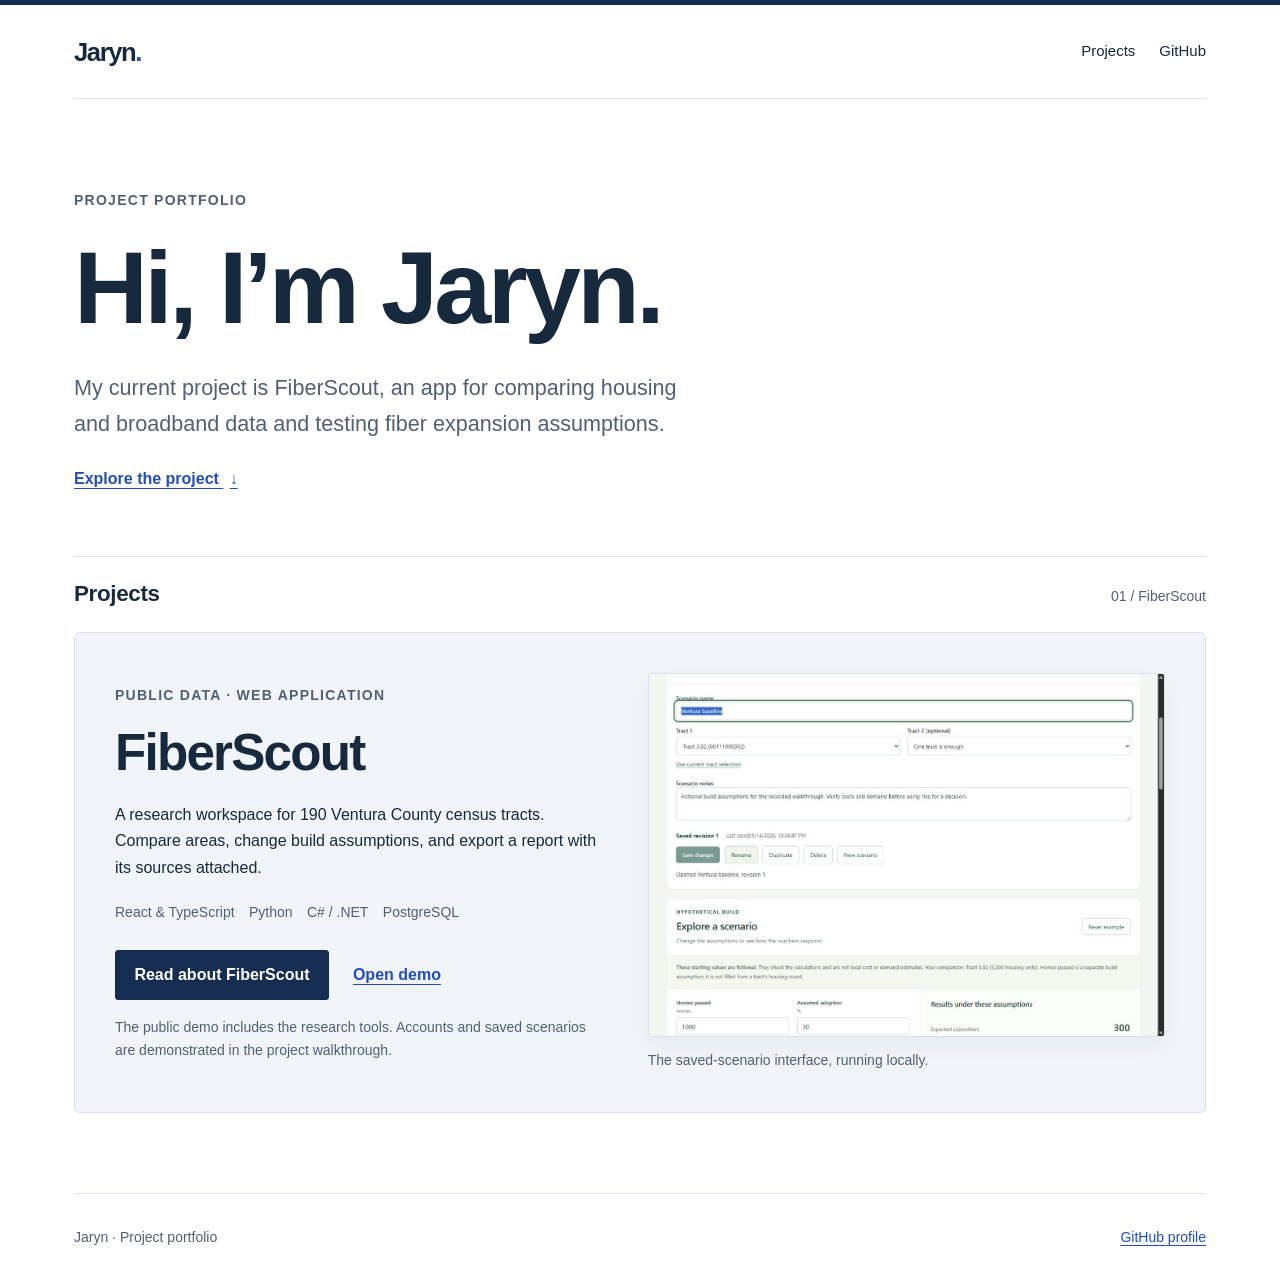
==== index.html @ a6fbcae9 "Build portfolio draft and FiberScout project page" ====
<!doctype html>
<html lang="en">
<head>
  <meta charset="utf-8">
  <meta name="viewport" content="width=device-width, initial-scale=1">
  <meta name="description" content="Jaryn's project portfolio. Explore FiberScout, a housing and broadband research application for Ventura County.">
  <meta name="theme-color" content="#142d50">
  <title>Jaryn | Projects</title>
  <link rel="stylesheet" href="assets/site.css">
</head>
<body>
  <a class="skip-link" href="#main">Skip to content</a>
  <div class="page-shell">
    <header class="site-header">
      <a class="wordmark" href="./" aria-label="Jaryn, home">Jaryn<span aria-hidden="true">.</span></a>
      <nav aria-label="Main navigation">
        <a href="#projects">Projects</a>
        <a href="https://github.com/Jaryn2">GitHub</a>
      </nav>
    </header>

    <main id="main">
      <section class="intro" aria-labelledby="intro-title">
        <p class="eyebrow">Project portfolio</p>
        <h1 id="intro-title">Hi, I’m Jaryn.</h1>
        <p class="intro-copy">My current project is FiberScout, an app for comparing housing and broadband data and testing fiber expansion assumptions.</p>
        <a class="text-link" href="#projects">Explore the project <span aria-hidden="true">↓</span></a>
      </section>

      <!-- Each project gets its own article and a page with more detail. -->
      <section id="projects" class="projects-section" aria-labelledby="projects-title">
        <div class="section-heading">
          <h2 id="projects-title">Projects</h2>
          <p>01 / FiberScout</p>
        </div>
        <article class="project-feature">
          <div class="project-summary">
            <p class="eyebrow">Public data · Web application</p>
            <h3><a href="projects/fiberscout/">FiberScout</a></h3>
            <p>A research workspace for 190 Ventura County census tracts. Compare areas, change build assumptions, and export a report with its sources attached.</p>
            <ul class="tags" aria-label="Project technologies">
              <li>React &amp; TypeScript</li>
              <li>Python</li>
              <li>C# / .NET</li>
              <li>PostgreSQL</li>
            </ul>
            <div class="actions">
              <a class="button" href="projects/fiberscout/">Read about FiberScout</a>
              <a class="text-link" href="https://fiberscout-ventura.jaryn04.chatgpt.site">Open demo</a>
            </div>
            <p class="small-note">The public demo includes the research tools. Accounts and saved scenarios are demonstrated in the project walkthrough.</p>
          </div>
          <figure class="project-image">
            <img src="assets/fiberscout-scenario.png" width="1265" height="889" alt="FiberScout showing a saved Ventura baseline, revision history controls, and hypothetical build assumptions.">
            <figcaption>The saved-scenario interface, running locally.</figcaption>
          </figure>
        </article>
      </section>
    </main>

    <footer class="site-footer">
      <p>Jaryn · Project portfolio</p>
      <a href="https://github.com/Jaryn2">GitHub profile</a>
    </footer>
  </div>
</body>
</html>
---- assets/site.css ----
/* Shared colors and spacing keep the project pages consistent. */
:root {
  color-scheme: light;
  --ink: #17293d;
  --muted: #526075;
  --accent: #234db8;
  --navy: #142d50;
  --line: #d9e0e9;
  --paper: #ffffff;
  --wash: #f1f5fa;
  font-family: Inter, "Segoe UI", Arial, sans-serif;
  font-synthesis: none;
  line-height: 1.65;
  color: var(--ink);
  background: var(--paper);
}
* { box-sizing: border-box; }
html { scroll-behavior: smooth; scroll-padding-top: 2rem; }
body { margin: 0; border-top: 5px solid var(--navy); }
a { color: var(--accent); text-underline-offset: .22em; }
a:hover { text-decoration-thickness: 2px; }
a:focus-visible, summary:focus-visible, video:focus-visible {
  outline: 3px solid var(--accent);
  outline-offset: 5px;
}
img, video { display: block; width: 100%; height: auto; }
figure { margin: 0; }
p, ul, ol { margin: 0 0 1.25rem; }
h1, h2, h3 { margin: 0; line-height: 1.14; font-weight: 650; letter-spacing: -.035em; }
h1 { font-size: clamp(3.25rem, 8vw, 6.75rem); }
h2 { font-size: clamp(1.8rem, 4vw, 2.7rem); }
h3 { font-size: 1.35rem; }
.page-shell { max-width: 1260px; margin: auto; padding: 0 clamp(1.25rem, 5vw, 4rem); }
.site-header { display: flex; justify-content: space-between; align-items: center; gap: 1.5rem; padding: 1.6rem 0; border-bottom: 1px solid var(--line); }
.wordmark { font-size: 1.6rem; font-weight: 750; color: var(--ink); text-decoration: none; letter-spacing: -.055em; }
.wordmark span { color: var(--accent); }
nav { display: flex; flex-wrap: wrap; align-items: center; gap: 1.5rem; }
nav a { color: var(--ink); text-decoration: none; font-size: .9375rem; }
.intro { padding: clamp(3rem, 7vw, 6rem) 0 4rem; max-width: 780px; }
.eyebrow { font-size: .875rem; text-transform: uppercase; letter-spacing: .09em; font-weight: 650; color: var(--muted); margin-bottom: 1.1rem; }
.intro-copy { max-width: 630px; font-size: clamp(1.125rem, 2vw, 1.35rem); color: var(--muted); margin: 1.5rem 0; }
.text-link { font-weight: 600; }
.text-link span { padding-left: .4rem; }
.section-heading { display: flex; justify-content: space-between; align-items: baseline; gap: 1rem; padding: 1.5rem 0; border-top: 1px solid var(--line); }
.section-heading h2 { font-size: 1.4rem; letter-spacing: -.015em; }
.section-heading p { margin: 0; font-size: .875rem; color: var(--muted); }
.project-feature { display: grid; grid-template-columns: 1fr 1.05fr; gap: 2.5rem; align-items: center; padding: 2.5rem; background: var(--wash); border: 1px solid var(--line); border-radius: 6px; }
.project-summary h3 { font-size: clamp(2.5rem, 4vw, 3.5rem); margin-bottom: 1.2rem; }
.project-summary h3 a { color: var(--ink); text-decoration: none; }
.project-summary h3 a:hover { text-decoration: underline; }
.tags { display: flex; flex-wrap: wrap; gap: .4rem .9rem; padding: 0; list-style: none; }
.tags li { font-size: .875rem; color: var(--muted); }
.actions { display: flex; align-items: center; flex-wrap: wrap; gap: 1rem 1.5rem; margin: 1.6rem 0 1rem; }
.button { display: inline-flex; align-items: center; justify-content: center; min-height: 48px; padding: .7rem 1.15rem; background: var(--navy); color: white; border: 1px solid var(--navy); border-radius: 3px; text-decoration: none; font-weight: 600; }
.button:hover { background: var(--accent); border-color: var(--accent); }
.small-note, figcaption { font-size: .875rem; color: var(--muted); line-height: 1.6; }
.small-note { margin-bottom: 0; }
.project-image img { border: 1px solid var(--line); border-radius: 3px; box-shadow: 0 8px 25px #142d500c; }
figcaption { padding-top: .75rem; }
.site-footer { display: flex; flex-wrap: wrap; gap: 1rem; justify-content: space-between; padding: 2rem 0; margin-top: 5rem; border-top: 1px solid var(--line); font-size: .875rem; color: var(--muted); }
.site-footer p { margin: 0; }
.skip-link { position: absolute; top: -100px; left: 1rem; padding: .6rem 1rem; background: white; z-index: 10; }
.skip-link:focus { top: 1rem; }

/* Project pages use a narrow reading column beside a short contents list. */
.breadcrumb { display: inline-block; margin-top: 2rem; font-size: .9375rem; }
.project-intro { padding: 2.7rem 0 3rem; max-width: 850px; }
.project-intro h1 { font-size: clamp(3.5rem, 8vw, 6.5rem); }
.project-intro .intro-copy { max-width: 740px; }
.facts { display: grid; grid-template-columns: repeat(3, 1fr); gap: 2rem; padding: 1.5rem 0 2rem; border-top: 1px solid var(--line); border-bottom: 1px solid var(--line); margin: 0 0 3rem; }
.facts div { min-width: 0; }
.facts dt { font-size: .875rem; color: var(--muted); }
.facts dd { margin: .25rem 0 0; font-size: 1.6rem; font-weight: 650; line-height: 1.3; letter-spacing: -.03em; }
.project-layout { display: grid; grid-template-columns: 180px minmax(0, 1fr); gap: clamp(2rem, 5vw, 5rem); }
.project-nav { align-self: start; position: sticky; top: 2rem; }
.project-nav p { font-size: .875rem; font-weight: 650; }
.project-nav nav { display: flex; flex-direction: column; align-items: flex-start; gap: .85rem; }
.project-nav a { color: var(--muted); }
.project-body { max-width: 780px; }
.project-body section { padding-bottom: 3rem; margin-bottom: 3rem; border-bottom: 1px solid var(--line); }
.project-body section:last-child { padding-bottom: 0; margin-bottom: 0; border-bottom: 0; }
.project-body h2 { margin-bottom: 1.5rem; }
.project-body h3 { margin: 1.7rem 0 .6rem; }
.project-body li { margin-bottom: .6rem; }
.project-body ul, .project-body ol { padding-left: 1.3rem; }
.notice { border-left: 3px solid var(--accent); padding: 1.1rem 1.35rem; background: var(--wash); margin: 1.5rem 0; }
.notice p:last-child { margin-bottom: 0; }
.steps { list-style: none; counter-reset: workflow; padding: 0 !important; margin: 1.5rem 0; }
.steps li { counter-increment: workflow; display: grid; grid-template-columns: 2rem 1fr; gap: .8rem; padding: .85rem 0; border-bottom: 1px solid var(--line); margin: 0; }
.steps li::before { content: counter(workflow, decimal-leading-zero); color: var(--accent); font-weight: 650; }
.stack-list { margin: 0; }
.stack-list > div { display: grid; grid-template-columns: 160px 1fr; gap: 1.5rem; padding: 1rem 0; border-bottom: 1px solid var(--line); }
.stack-list dt { font-weight: 650; }
.stack-list dd { margin: 0; color: var(--muted); }
.media-frame { border: 1px solid var(--line); border-radius: 4px; background: var(--wash); overflow: hidden; }
.media-frame video { aspect-ratio: 1265 / 889; }
.media-frame figcaption { padding: 1rem; }
details { border-top: 1px solid var(--line); padding: 1rem 0; }
summary { cursor: pointer; color: var(--accent); font-weight: 600; }
details[open] summary { margin-bottom: 1rem; }
.test-list { display: grid; grid-template-columns: repeat(3, 1fr); gap: 1rem; padding: 0 !important; list-style: none; }
.test-list li { background: var(--wash); padding: 1rem; font-size: .9375rem; }
.test-list strong { display: block; font-size: 1.8rem; color: var(--ink); }

/* Let the same content fit phones and enlarged browser text. */
@media (max-width: 900px) {
  .project-feature { grid-template-columns: 1fr; padding: 1.75rem; }
  .project-image { max-width: 650px; }
  .project-layout { grid-template-columns: 1fr; gap: 2.5rem; }
  .project-nav { position: static; padding-bottom: 1.5rem; border-bottom: 1px solid var(--line); }
  .project-nav nav { flex-direction: row; flex-wrap: wrap; gap: .75rem 1.25rem; }
}
@media (max-width: 540px) {
  .site-header { align-items: flex-start; }
  nav { gap: .7rem 1rem; }
  .intro { padding-bottom: 3rem; }
  .section-heading { flex-wrap: wrap; }
  .project-feature { padding: 1.25rem; gap: 1.75rem; }
  .facts { grid-template-columns: 1fr; gap: 1.1rem; }
  .facts div { display: flex; align-items: baseline; justify-content: space-between; gap: 1rem; }
  .facts dd { font-size: 1.2rem; text-align: right; }
  .stack-list > div { grid-template-columns: 1fr; gap: .3rem; }
  .test-list { grid-template-columns: 1fr; }
  .test-list li { display: flex; align-items: baseline; gap: 1rem; margin: 0; }
}
@media (prefers-reduced-motion: reduce) {
  html { scroll-behavior: auto; }
}
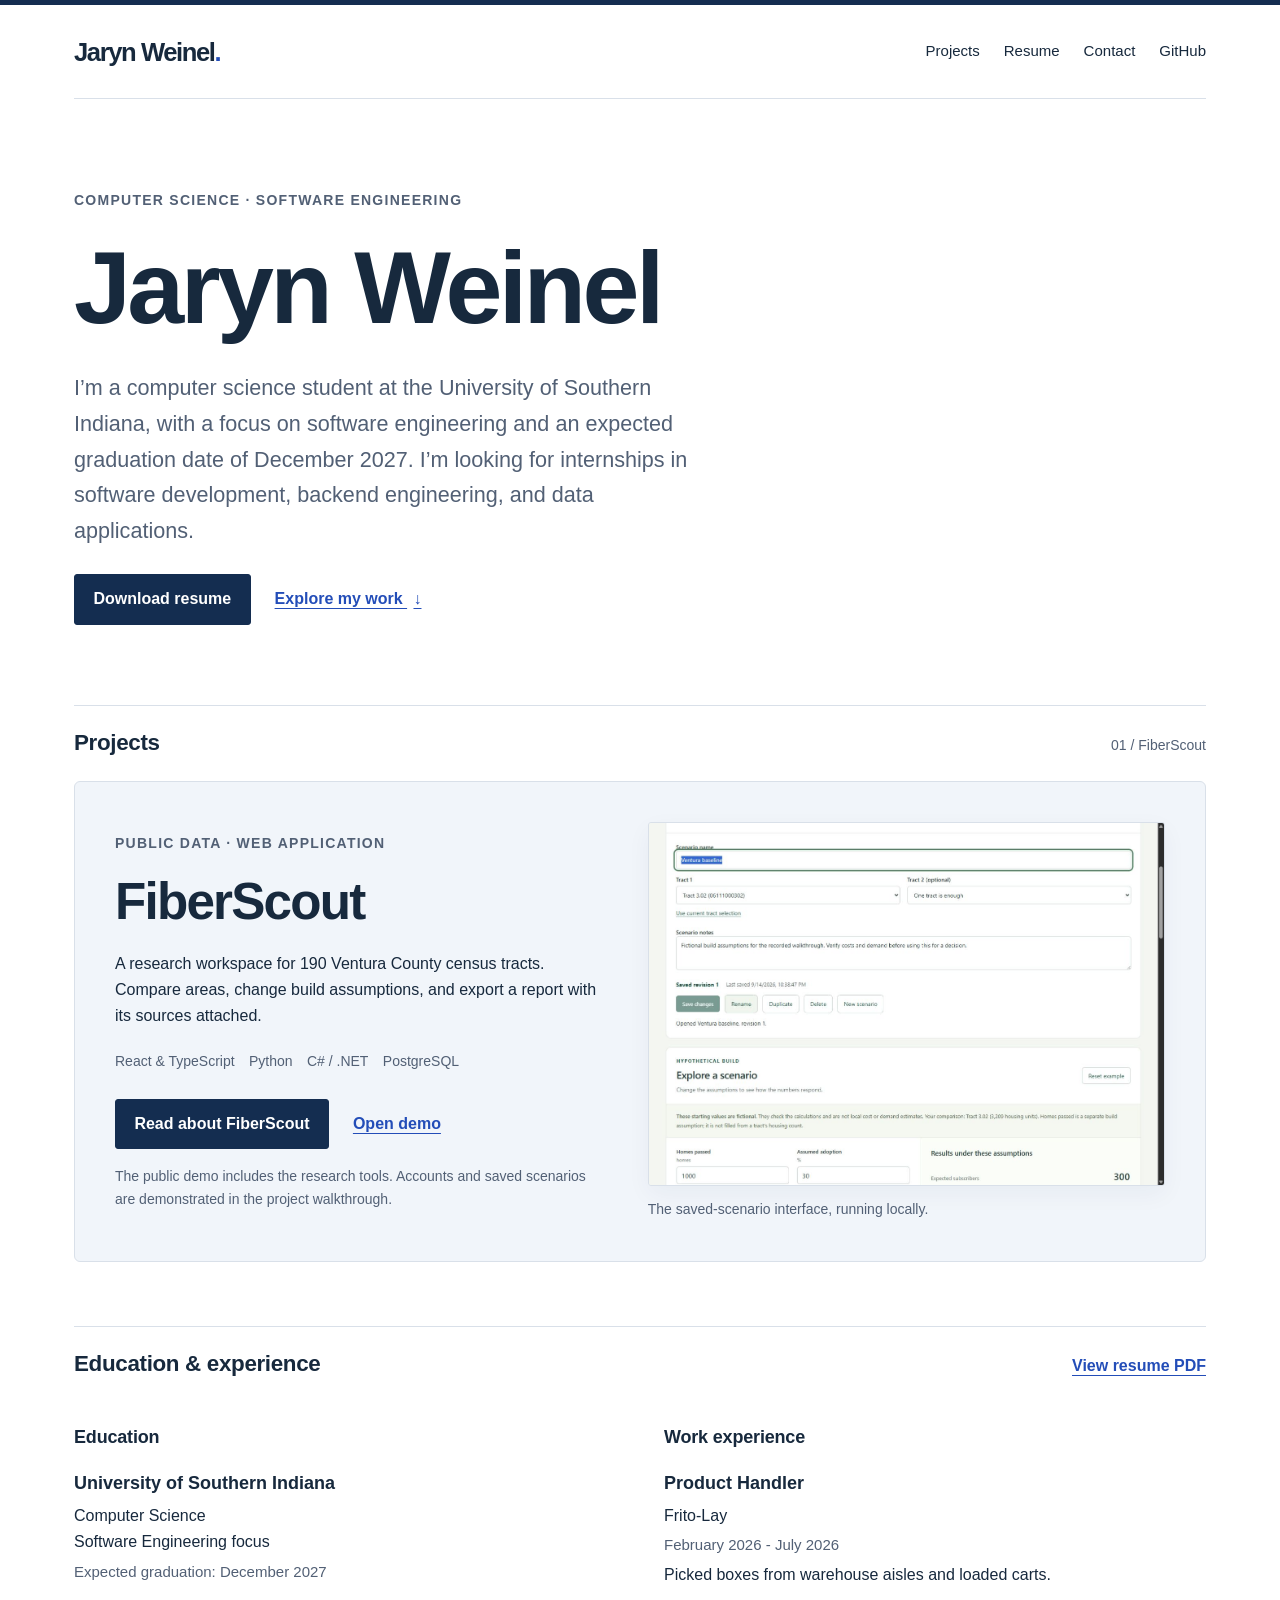
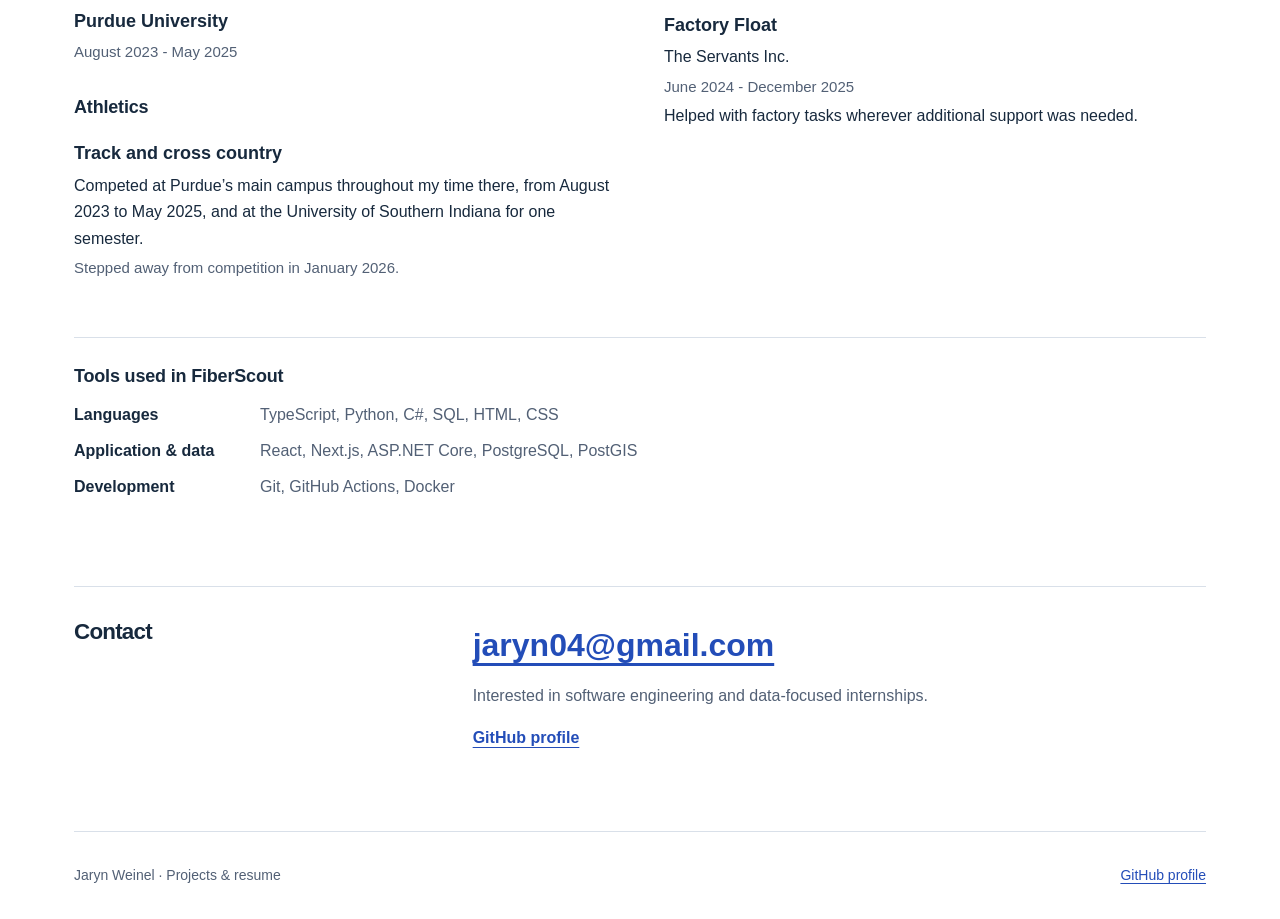
==== commit fcae4aad: "Add education, experience, and downloadable resume" ====
--- a/index.html
+++ b/index.html
@@ -3,28 +3,33 @@
 <head>
   <meta charset="utf-8">
   <meta name="viewport" content="width=device-width, initial-scale=1">
-  <meta name="description" content="Jaryn's project portfolio. Explore FiberScout, a housing and broadband research application for Ventura County.">
+  <meta name="description" content="Jaryn Weinel, a computer science student at the University of Southern Indiana focused on software engineering. Projects, experience, and resume.">
   <meta name="theme-color" content="#142d50">
-  <title>Jaryn | Projects</title>
+  <title>Jaryn Weinel | Software Engineering Student</title>
   <link rel="stylesheet" href="assets/site.css">
 </head>
 <body>
   <a class="skip-link" href="#main">Skip to content</a>
   <div class="page-shell">
     <header class="site-header">
-      <a class="wordmark" href="./" aria-label="Jaryn, home">Jaryn<span aria-hidden="true">.</span></a>
+      <a class="wordmark" href="./" aria-label="Jaryn Weinel, home">Jaryn Weinel<span aria-hidden="true">.</span></a>
       <nav aria-label="Main navigation">
         <a href="#projects">Projects</a>
+        <a href="#resume">Resume</a>
+        <a href="#contact">Contact</a>
         <a href="https://github.com/Jaryn2">GitHub</a>
       </nav>
     </header>
 
     <main id="main">
       <section class="intro" aria-labelledby="intro-title">
-        <p class="eyebrow">Project portfolio</p>
-        <h1 id="intro-title">Hi, I’m Jaryn.</h1>
-        <p class="intro-copy">My current project is FiberScout, an app for comparing housing and broadband data and testing fiber expansion assumptions.</p>
-        <a class="text-link" href="#projects">Explore the project <span aria-hidden="true">↓</span></a>
+        <p class="eyebrow">Computer Science · Software Engineering</p>
+        <h1 id="intro-title">Jaryn Weinel</h1>
+        <p class="intro-copy">I’m a computer science student at the University of Southern Indiana, with a focus on software engineering and an expected graduation date of December 2027. I’m looking for internships in software development, backend engineering, and data applications.</p>
+        <div class="actions">
+          <a class="button" href="assets/Jaryn-Weinel-Resume.pdf" download>Download resume</a>
+          <a class="text-link" href="#projects">Explore my work <span aria-hidden="true">↓</span></a>
+        </div>
       </section>
 
       <!-- Each project gets its own article and a page with more detail. -->
@@ -56,10 +61,73 @@
           </figure>
         </article>
       </section>
+
+      <section id="resume" class="resume-section" aria-labelledby="resume-title">
+        <div class="section-heading">
+          <h2 id="resume-title">Education &amp; experience</h2>
+          <a class="text-link" href="assets/Jaryn-Weinel-Resume.pdf">View resume PDF</a>
+        </div>
+        <div class="resume-grid">
+          <div>
+            <section class="resume-group" aria-labelledby="education-title">
+              <h3 id="education-title">Education</h3>
+              <article class="resume-entry">
+                <h4>University of Southern Indiana</h4>
+                <p>Computer Science<br>Software Engineering focus</p>
+                <p class="entry-date">Expected graduation: December 2027</p>
+              </article>
+              <article class="resume-entry">
+                <h4>Purdue University</h4>
+                <p class="entry-date">August 2023 - May 2025</p>
+              </article>
+            </section>
+            <section class="resume-group" aria-labelledby="athletics-title">
+              <h3 id="athletics-title">Athletics</h3>
+              <article class="resume-entry">
+                <h4>Track and cross country</h4>
+                <p>Competed at Purdue’s main campus throughout my time there, from August 2023 to May 2025, and at the University of Southern Indiana for one semester.</p>
+                <p class="entry-date">Stepped away from competition in January 2026.</p>
+              </article>
+            </section>
+          </div>
+          <section class="resume-group" aria-labelledby="experience-title">
+            <h3 id="experience-title">Work experience</h3>
+            <article class="resume-entry">
+              <h4>Product Handler</h4>
+              <p class="entry-organization">Frito-Lay</p>
+              <p class="entry-date">February 2026 - July 2026</p>
+              <p>Picked boxes from warehouse aisles and loaded carts.</p>
+            </article>
+            <article class="resume-entry">
+              <h4>Factory Float</h4>
+              <p class="entry-organization">The Servants Inc.</p>
+              <p class="entry-date">June 2024 - December 2025</p>
+              <p>Helped with factory tasks wherever additional support was needed.</p>
+            </article>
+          </section>
+        </div>
+        <div class="project-tools">
+          <h3>Tools used in FiberScout</h3>
+          <dl>
+            <div><dt>Languages</dt><dd>TypeScript, Python, C#, SQL, HTML, CSS</dd></div>
+            <div><dt>Application &amp; data</dt><dd>React, Next.js, ASP.NET Core, PostgreSQL, PostGIS</dd></div>
+            <div><dt>Development</dt><dd>Git, GitHub Actions, Docker</dd></div>
+          </dl>
+        </div>
+      </section>
+
+      <section id="contact" class="contact-section" aria-labelledby="contact-title">
+        <h2 id="contact-title">Contact</h2>
+        <div>
+          <a class="contact-email" href="mailto:jaryn04@gmail.com">jaryn04@gmail.com</a>
+          <p>Interested in software engineering and data-focused internships.</p>
+          <a class="text-link" href="https://github.com/Jaryn2">GitHub profile</a>
+        </div>
+      </section>
     </main>
 
     <footer class="site-footer">
-      <p>Jaryn · Project portfolio</p>
+      <p>Jaryn Weinel · Projects &amp; resume</p>
       <a href="https://github.com/Jaryn2">GitHub profile</a>
     </footer>
   </div>
--- a/assets/site.css
+++ b/assets/site.css
@@ -31,7 +31,7 @@
 h2 { font-size: clamp(1.8rem, 4vw, 2.7rem); }
 h3 { font-size: 1.35rem; }
 .page-shell { max-width: 1260px; margin: auto; padding: 0 clamp(1.25rem, 5vw, 4rem); }
-.site-header { display: flex; justify-content: space-between; align-items: center; gap: 1.5rem; padding: 1.6rem 0; border-bottom: 1px solid var(--line); }
+.site-header { display: flex; flex-wrap: wrap; justify-content: space-between; align-items: center; gap: 1.5rem; padding: 1.6rem 0; border-bottom: 1px solid var(--line); }
 .wordmark { font-size: 1.6rem; font-weight: 750; color: var(--ink); text-decoration: none; letter-spacing: -.055em; }
 .wordmark span { color: var(--accent); }
 nav { display: flex; flex-wrap: wrap; align-items: center; gap: 1.5rem; }
@@ -61,6 +61,27 @@
 .site-footer p { margin: 0; }
 .skip-link { position: absolute; top: -100px; left: 1rem; padding: .6rem 1rem; background: white; z-index: 10; }
 .skip-link:focus { top: 1rem; }
+
+/* Keep resume entries easy to scan without squeezing the dates. */
+.resume-section { margin-top: 4rem; }
+.resume-grid { display: grid; grid-template-columns: 1fr 1fr; gap: 3rem; padding: 1.5rem 0; }
+.resume-group { margin-bottom: 2rem; }
+.resume-group h3, .project-tools h3 { font-size: 1.125rem; letter-spacing: -.01em; }
+.resume-entry { margin-top: 1.5rem; }
+.resume-entry h4 { font-size: 1.125rem; line-height: 1.4; margin: 0 0 .4rem; font-weight: 650; }
+.resume-entry p { margin: .25rem 0; }
+.entry-date { font-size: .9375rem; color: var(--muted); }
+.resume-entry ul { padding-left: 1.2rem; margin-top: .75rem; }
+.resume-entry li { margin-bottom: .5rem; }
+.project-tools { padding: 1.75rem 0; border-top: 1px solid var(--line); }
+.project-tools dl { margin: 1rem 0 0; }
+.project-tools dl > div { display: grid; grid-template-columns: 170px 1fr; gap: 1rem; margin-bottom: .6rem; }
+.project-tools dt { font-weight: 600; }
+.project-tools dd { margin: 0; color: var(--muted); }
+.contact-section { display: grid; grid-template-columns: 1fr 2fr; gap: 2rem; margin-top: 3rem; padding-top: 2rem; border-top: 1px solid var(--line); }
+.contact-section h2 { font-size: 1.4rem; }
+.contact-email { font-size: clamp(1.35rem, 3vw, 2rem); font-weight: 600; overflow-wrap: anywhere; }
+.contact-section p { margin: .65rem 0 1rem; color: var(--muted); }
 
 /* Project pages use a narrow reading column beside a short contents list. */
 .breadcrumb { display: inline-block; margin-top: 2rem; font-size: .9375rem; }
@@ -111,7 +132,7 @@
   .project-nav nav { flex-direction: row; flex-wrap: wrap; gap: .75rem 1.25rem; }
 }
 @media (max-width: 540px) {
-  .site-header { align-items: flex-start; }
+  .site-header { align-items: flex-start; flex-direction: column; gap: 1rem; }
   nav { gap: .7rem 1rem; }
   .intro { padding-bottom: 3rem; }
   .section-heading { flex-wrap: wrap; }
@@ -122,6 +143,9 @@
   .stack-list > div { grid-template-columns: 1fr; gap: .3rem; }
   .test-list { grid-template-columns: 1fr; }
   .test-list li { display: flex; align-items: baseline; gap: 1rem; margin: 0; }
+  .resume-grid { grid-template-columns: 1fr; gap: 0; }
+  .project-tools dl > div { grid-template-columns: 1fr; gap: .15rem; margin-bottom: 1rem; }
+  .contact-section { grid-template-columns: 1fr; gap: 1rem; }
 }
 @media (prefers-reduced-motion: reduce) {
   html { scroll-behavior: auto; }
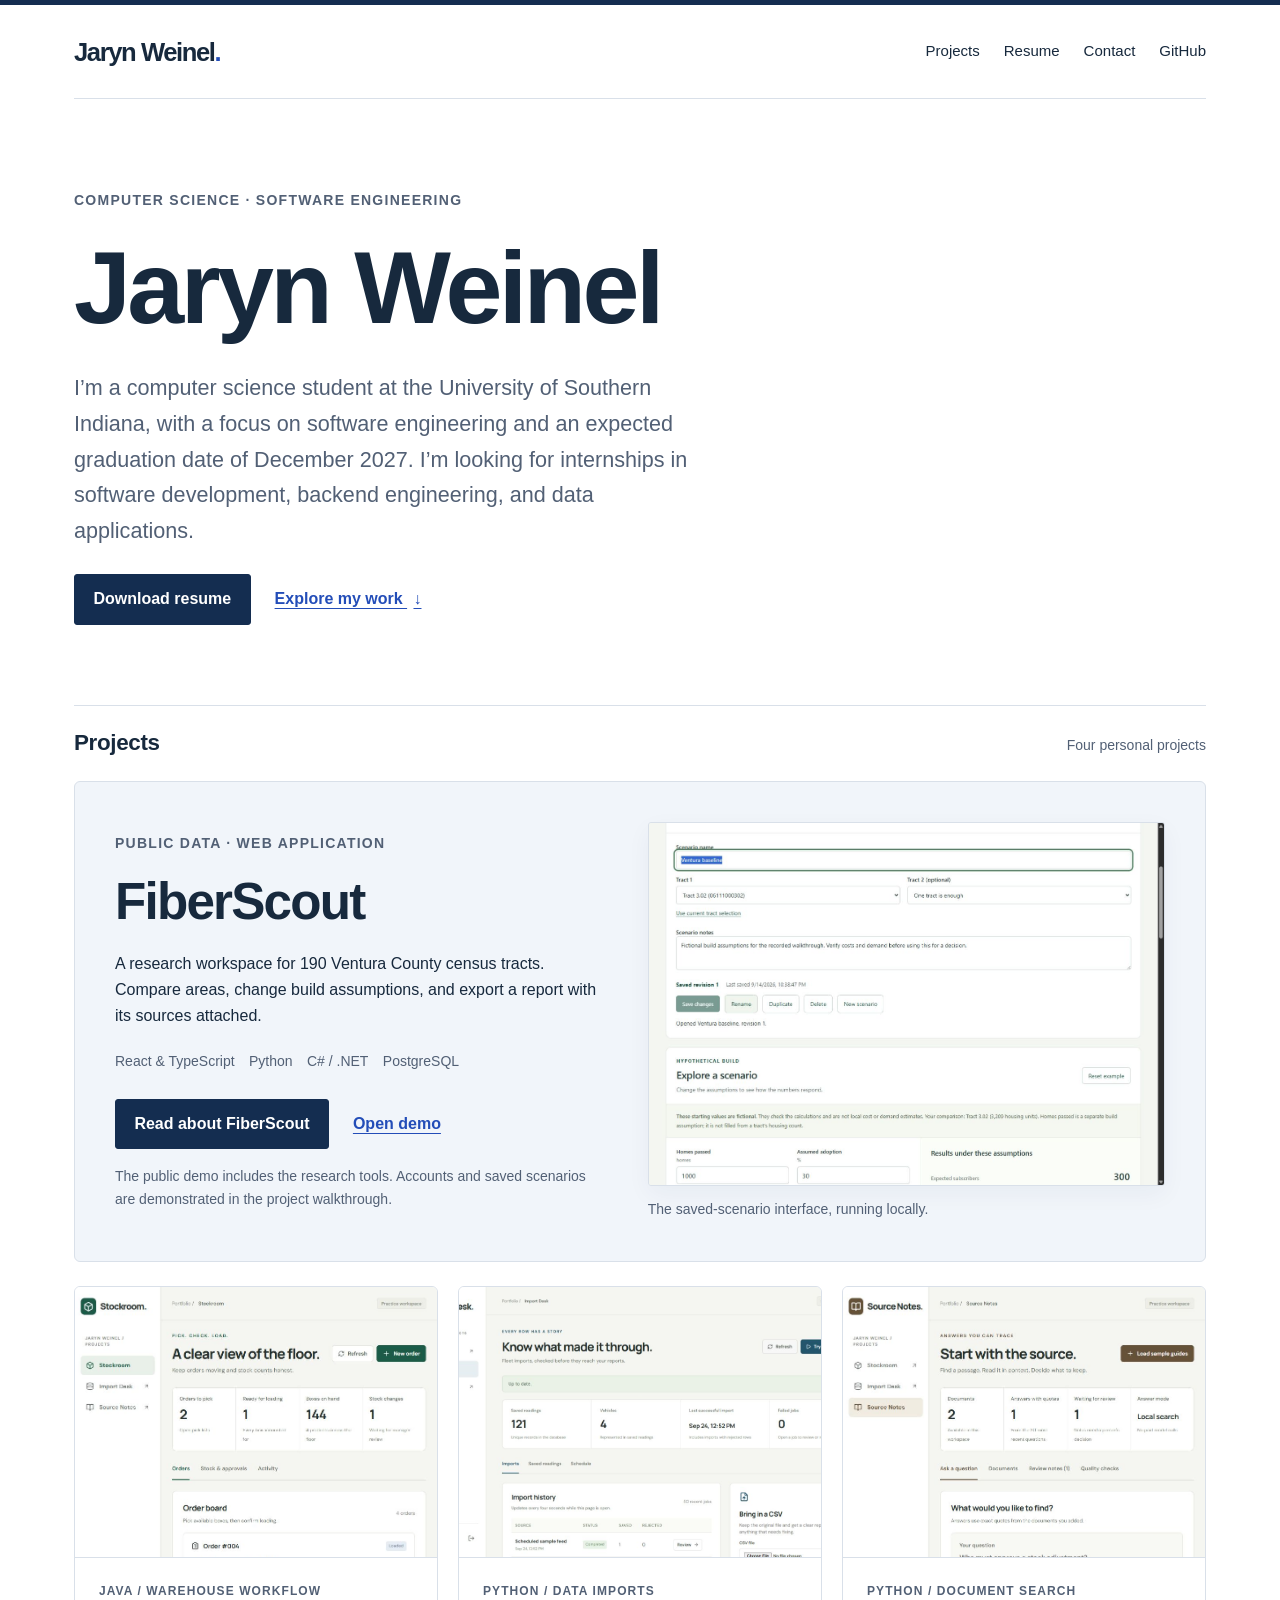
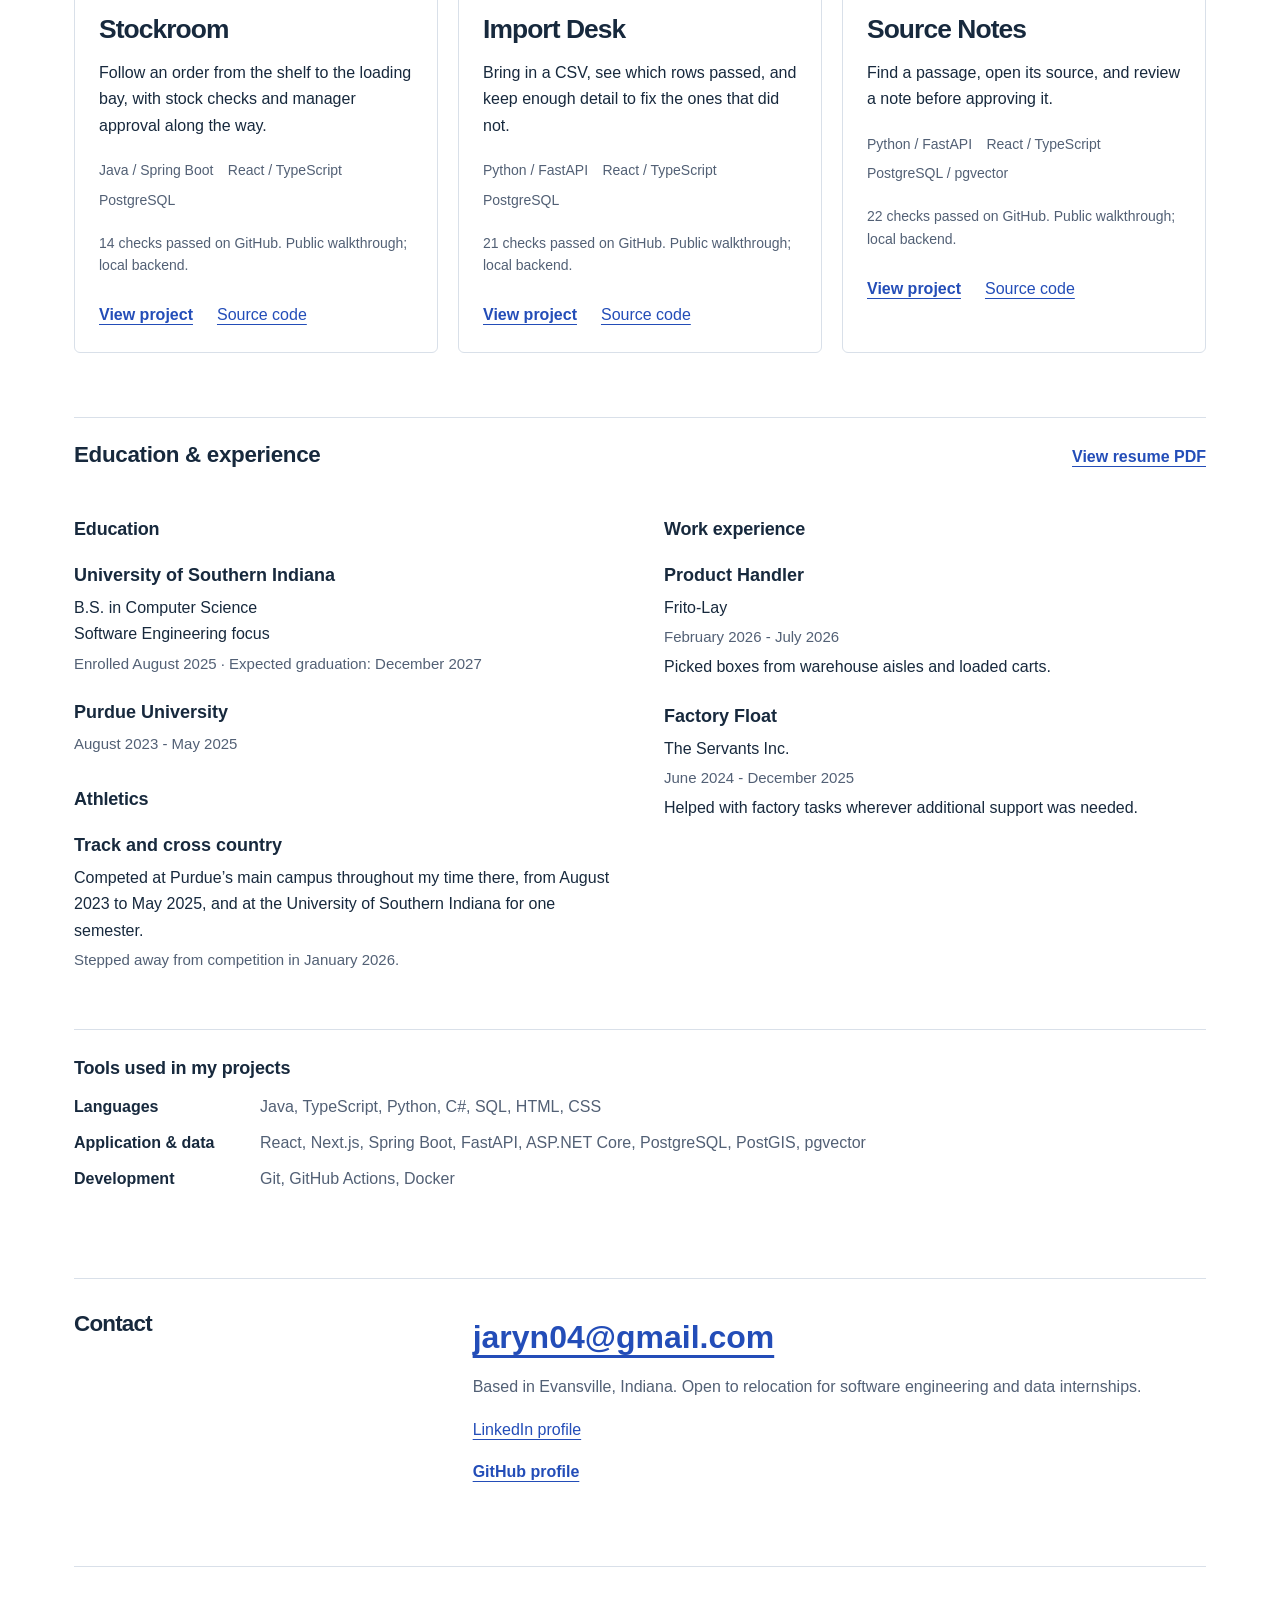
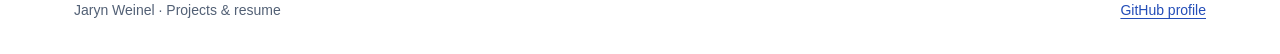
==== commit 7f3744e2: "Add three project walkthroughs and refresh the resume" ====
--- a/index.html
+++ b/index.html
@@ -36,7 +36,7 @@
       <section id="projects" class="projects-section" aria-labelledby="projects-title">
         <div class="section-heading">
           <h2 id="projects-title">Projects</h2>
-          <p>01 / FiberScout</p>
+          <p>Four personal projects</p>
         </div>
         <article class="project-feature">
           <div class="project-summary">
@@ -60,6 +60,7 @@
             <figcaption>The saved-scenario interface, running locally.</figcaption>
           </figure>
         </article>
+<div class="project-cards"><article class="project-card"><a href="projects/stockroom/"><img src="assets/career-projects/stockroom-orders.png" loading="lazy" alt="Stockroom running locally"></a><div><p class="eyebrow">Java / Warehouse workflow</p><h3><a href="projects/stockroom/">Stockroom</a></h3><p>Follow an order from the shelf to the loading bay, with stock checks and manager approval along the way.</p><ul class="tags"><li>Java / Spring Boot</li><li>React / TypeScript</li><li>PostgreSQL</li></ul><p class="small-note">14 checks passed on GitHub. Public walkthrough; local backend.</p><div class="actions"><a class="text-link" href="projects/stockroom/">View project</a><a href="https://github.com/Jaryn2/stockroom">Source code</a></div></div></article><article class="project-card"><a href="projects/import-desk/"><img src="assets/career-projects/import-desk-imports.png" loading="lazy" alt="Import Desk running locally"></a><div><p class="eyebrow">Python / Data imports</p><h3><a href="projects/import-desk/">Import Desk</a></h3><p>Bring in a CSV, see which rows passed, and keep enough detail to fix the ones that did not.</p><ul class="tags"><li>Python / FastAPI</li><li>React / TypeScript</li><li>PostgreSQL</li></ul><p class="small-note">21 checks passed on GitHub. Public walkthrough; local backend.</p><div class="actions"><a class="text-link" href="projects/import-desk/">View project</a><a href="https://github.com/Jaryn2/import-desk">Source code</a></div></div></article><article class="project-card"><a href="projects/source-notes/"><img src="assets/career-projects/source-notes-answer.png" loading="lazy" alt="Source Notes running locally"></a><div><p class="eyebrow">Python / Document search</p><h3><a href="projects/source-notes/">Source Notes</a></h3><p>Find a passage, open its source, and review a note before approving it.</p><ul class="tags"><li>Python / FastAPI</li><li>React / TypeScript</li><li>PostgreSQL / pgvector</li></ul><p class="small-note">22 checks passed on GitHub. Public walkthrough; local backend.</p><div class="actions"><a class="text-link" href="projects/source-notes/">View project</a><a href="https://github.com/Jaryn2/source-notes">Source code</a></div></div></article></div>
       </section>
 
       <section id="resume" class="resume-section" aria-labelledby="resume-title">
@@ -73,8 +74,8 @@
               <h3 id="education-title">Education</h3>
               <article class="resume-entry">
                 <h4>University of Southern Indiana</h4>
-                <p>Computer Science<br>Software Engineering focus</p>
-                <p class="entry-date">Expected graduation: December 2027</p>
+                <p>B.S. in Computer Science<br>Software Engineering focus</p>
+                <p class="entry-date">Enrolled August 2025 · Expected graduation: December 2027</p>
               </article>
               <article class="resume-entry">
                 <h4>Purdue University</h4>
@@ -107,10 +108,10 @@
           </section>
         </div>
         <div class="project-tools">
-          <h3>Tools used in FiberScout</h3>
+          <h3>Tools used in my projects</h3>
           <dl>
-            <div><dt>Languages</dt><dd>TypeScript, Python, C#, SQL, HTML, CSS</dd></div>
-            <div><dt>Application &amp; data</dt><dd>React, Next.js, ASP.NET Core, PostgreSQL, PostGIS</dd></div>
+            <div><dt>Languages</dt><dd>Java, TypeScript, Python, C#, SQL, HTML, CSS</dd></div>
+            <div><dt>Application &amp; data</dt><dd>React, Next.js, Spring Boot, FastAPI, ASP.NET Core, PostgreSQL, PostGIS, pgvector</dd></div>
             <div><dt>Development</dt><dd>Git, GitHub Actions, Docker</dd></div>
           </dl>
         </div>
@@ -120,7 +121,7 @@
         <h2 id="contact-title">Contact</h2>
         <div>
           <a class="contact-email" href="mailto:jaryn04@gmail.com">jaryn04@gmail.com</a>
-          <p>Interested in software engineering and data-focused internships.</p>
+          <p>Based in Evansville, Indiana. Open to relocation for software engineering and data internships.</p><p><a href="https://www.linkedin.com/in/jaryn-weinel-1b5405306/">LinkedIn profile</a></p>
           <a class="text-link" href="https://github.com/Jaryn2">GitHub profile</a>
         </div>
       </section>
--- a/assets/site.css
+++ b/assets/site.css
@@ -150,3 +150,18 @@
 @media (prefers-reduced-motion: reduce) {
   html { scroll-behavior: auto; }
 }
+
+/* Smaller cards keep the new projects beside the main research project. */
+.project-cards { display: grid; grid-template-columns: repeat(3, minmax(0, 1fr)); gap: 1.25rem; margin-top: 1.5rem; }
+.project-card { border: 1px solid var(--line); border-radius: 6px; overflow: hidden; }
+.project-card > div { padding: 1.5rem; }
+.project-card img { aspect-ratio: 4/3; object-fit: cover; object-position: top; border-bottom: 1px solid var(--line); }
+.project-card .eyebrow { font-size: .75rem; margin-bottom: .75rem; }
+.project-card h3 { margin-bottom: 1rem; font-size: 1.65rem; }
+.project-card h3 a { color: var(--ink); text-decoration: none; }
+.project-card .actions { margin-bottom: 0; }
+.walkthrough-step { margin: 2rem 0 3rem; }
+.walkthrough-image { max-height: 650px; object-fit: contain; object-position: top; background: var(--wash); border: 1px solid var(--line); }
+.guide-link { margin-top: 1.5rem; }
+@media (max-width: 1000px) { .project-cards { grid-template-columns: 1fr; } .project-card { display: grid; grid-template-columns: minmax(0, 1fr) minmax(0, 1.4fr); } }
+@media (max-width: 600px) { .project-card { display: block; } }
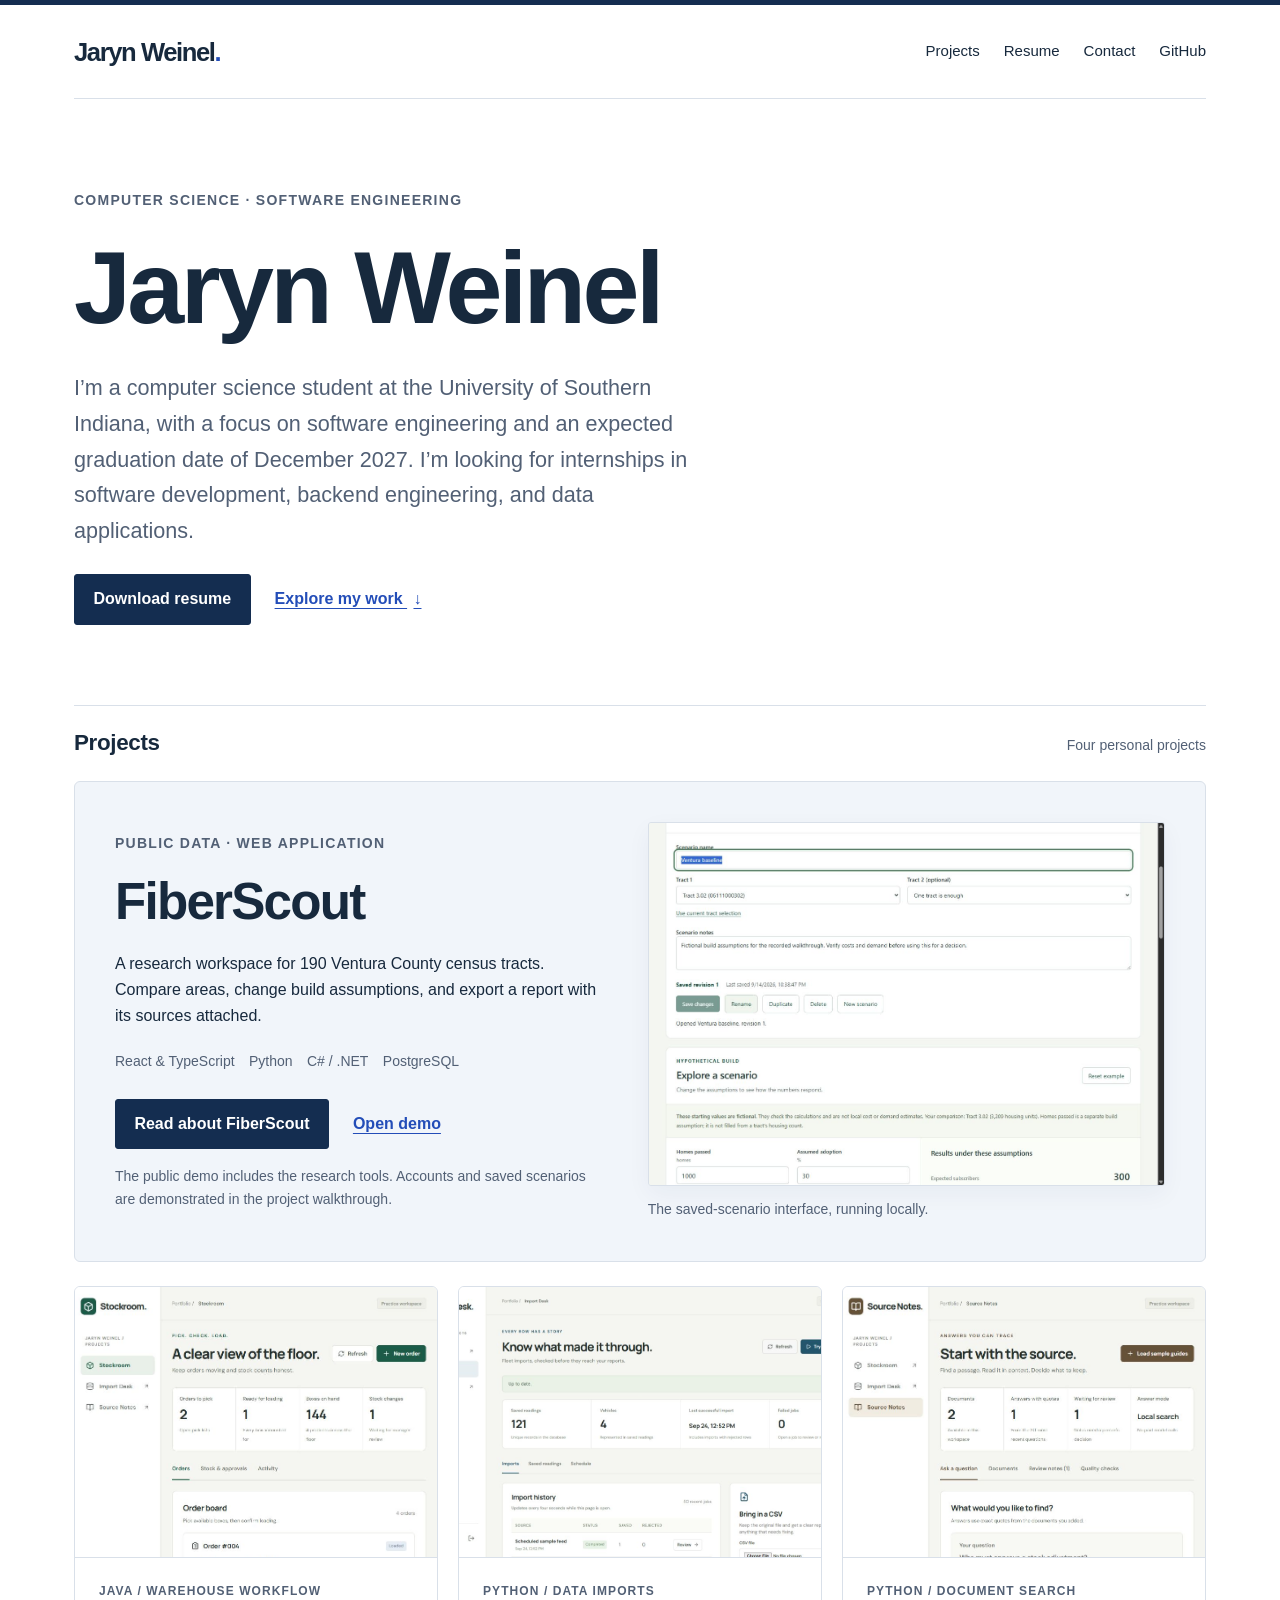
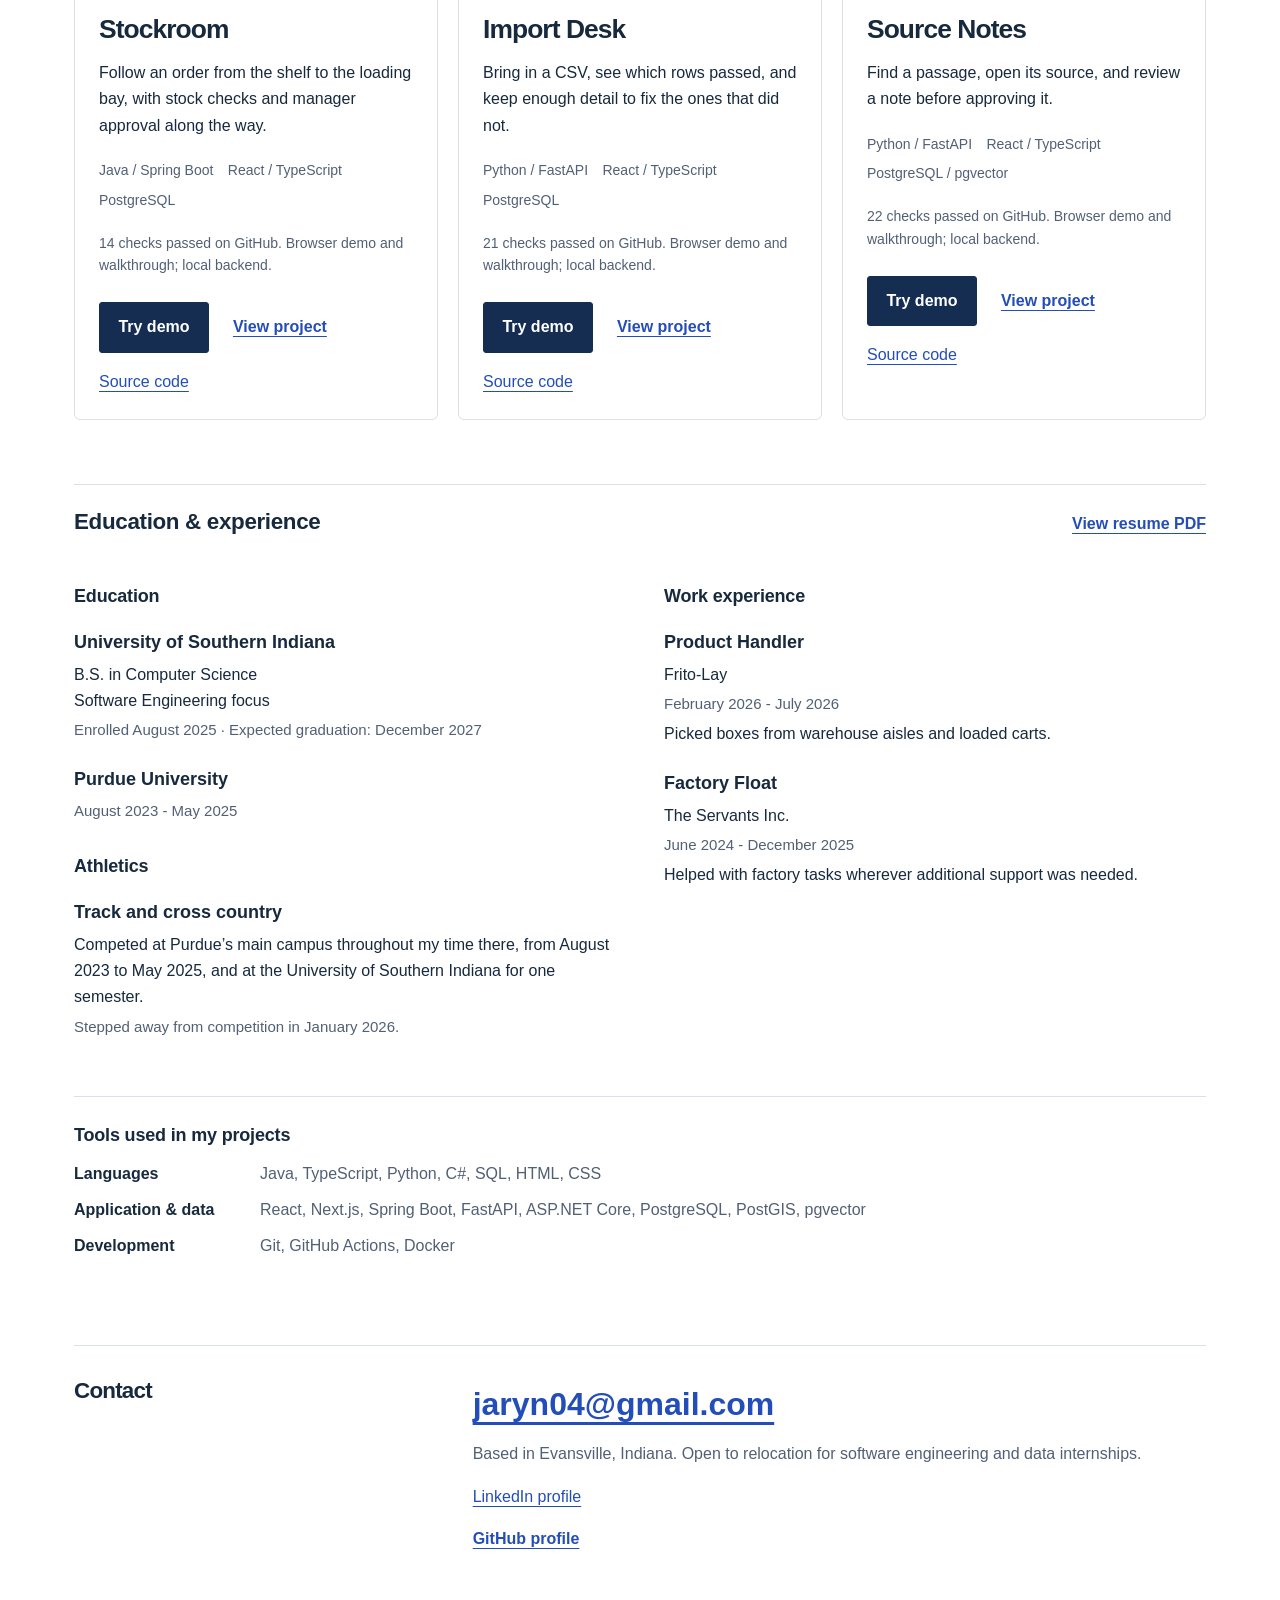
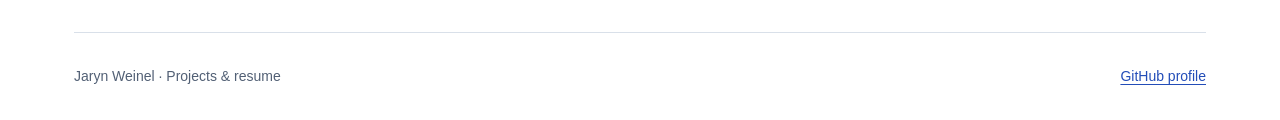
==== commit fe40c838: "Add password-free project demos to the portfolio" ====
--- a/index.html
+++ b/index.html
@@ -60,7 +60,7 @@
             <figcaption>The saved-scenario interface, running locally.</figcaption>
           </figure>
         </article>
-<div class="project-cards"><article class="project-card"><a href="projects/stockroom/"><img src="assets/career-projects/stockroom-orders.png" loading="lazy" alt="Stockroom running locally"></a><div><p class="eyebrow">Java / Warehouse workflow</p><h3><a href="projects/stockroom/">Stockroom</a></h3><p>Follow an order from the shelf to the loading bay, with stock checks and manager approval along the way.</p><ul class="tags"><li>Java / Spring Boot</li><li>React / TypeScript</li><li>PostgreSQL</li></ul><p class="small-note">14 checks passed on GitHub. Public walkthrough; local backend.</p><div class="actions"><a class="text-link" href="projects/stockroom/">View project</a><a href="https://github.com/Jaryn2/stockroom">Source code</a></div></div></article><article class="project-card"><a href="projects/import-desk/"><img src="assets/career-projects/import-desk-imports.png" loading="lazy" alt="Import Desk running locally"></a><div><p class="eyebrow">Python / Data imports</p><h3><a href="projects/import-desk/">Import Desk</a></h3><p>Bring in a CSV, see which rows passed, and keep enough detail to fix the ones that did not.</p><ul class="tags"><li>Python / FastAPI</li><li>React / TypeScript</li><li>PostgreSQL</li></ul><p class="small-note">21 checks passed on GitHub. Public walkthrough; local backend.</p><div class="actions"><a class="text-link" href="projects/import-desk/">View project</a><a href="https://github.com/Jaryn2/import-desk">Source code</a></div></div></article><article class="project-card"><a href="projects/source-notes/"><img src="assets/career-projects/source-notes-answer.png" loading="lazy" alt="Source Notes running locally"></a><div><p class="eyebrow">Python / Document search</p><h3><a href="projects/source-notes/">Source Notes</a></h3><p>Find a passage, open its source, and review a note before approving it.</p><ul class="tags"><li>Python / FastAPI</li><li>React / TypeScript</li><li>PostgreSQL / pgvector</li></ul><p class="small-note">22 checks passed on GitHub. Public walkthrough; local backend.</p><div class="actions"><a class="text-link" href="projects/source-notes/">View project</a><a href="https://github.com/Jaryn2/source-notes">Source code</a></div></div></article></div>
+<div class="project-cards"><article class="project-card"><a href="projects/stockroom/"><img src="assets/career-projects/stockroom-orders.png" loading="lazy" alt="Stockroom running locally"></a><div><p class="eyebrow">Java / Warehouse workflow</p><h3><a href="projects/stockroom/">Stockroom</a></h3><p>Follow an order from the shelf to the loading bay, with stock checks and manager approval along the way.</p><ul class="tags"><li>Java / Spring Boot</li><li>React / TypeScript</li><li>PostgreSQL</li></ul><p class="small-note">14 checks passed on GitHub. Browser demo and walkthrough; local backend.</p><div class="actions"><a class="button" href="projects/stockroom/demo/">Try demo</a><a class="text-link" href="projects/stockroom/">View project</a><a href="https://github.com/Jaryn2/stockroom">Source code</a></div></div></article><article class="project-card"><a href="projects/import-desk/"><img src="assets/career-projects/import-desk-imports.png" loading="lazy" alt="Import Desk running locally"></a><div><p class="eyebrow">Python / Data imports</p><h3><a href="projects/import-desk/">Import Desk</a></h3><p>Bring in a CSV, see which rows passed, and keep enough detail to fix the ones that did not.</p><ul class="tags"><li>Python / FastAPI</li><li>React / TypeScript</li><li>PostgreSQL</li></ul><p class="small-note">21 checks passed on GitHub. Browser demo and walkthrough; local backend.</p><div class="actions"><a class="button" href="projects/import-desk/demo/">Try demo</a><a class="text-link" href="projects/import-desk/">View project</a><a href="https://github.com/Jaryn2/import-desk">Source code</a></div></div></article><article class="project-card"><a href="projects/source-notes/"><img src="assets/career-projects/source-notes-answer.png" loading="lazy" alt="Source Notes running locally"></a><div><p class="eyebrow">Python / Document search</p><h3><a href="projects/source-notes/">Source Notes</a></h3><p>Find a passage, open its source, and review a note before approving it.</p><ul class="tags"><li>Python / FastAPI</li><li>React / TypeScript</li><li>PostgreSQL / pgvector</li></ul><p class="small-note">22 checks passed on GitHub. Browser demo and walkthrough; local backend.</p><div class="actions"><a class="button" href="projects/source-notes/demo/">Try demo</a><a class="text-link" href="projects/source-notes/">View project</a><a href="https://github.com/Jaryn2/source-notes">Source code</a></div></div></article></div>
       </section>
 
       <section id="resume" class="resume-section" aria-labelledby="resume-title">
